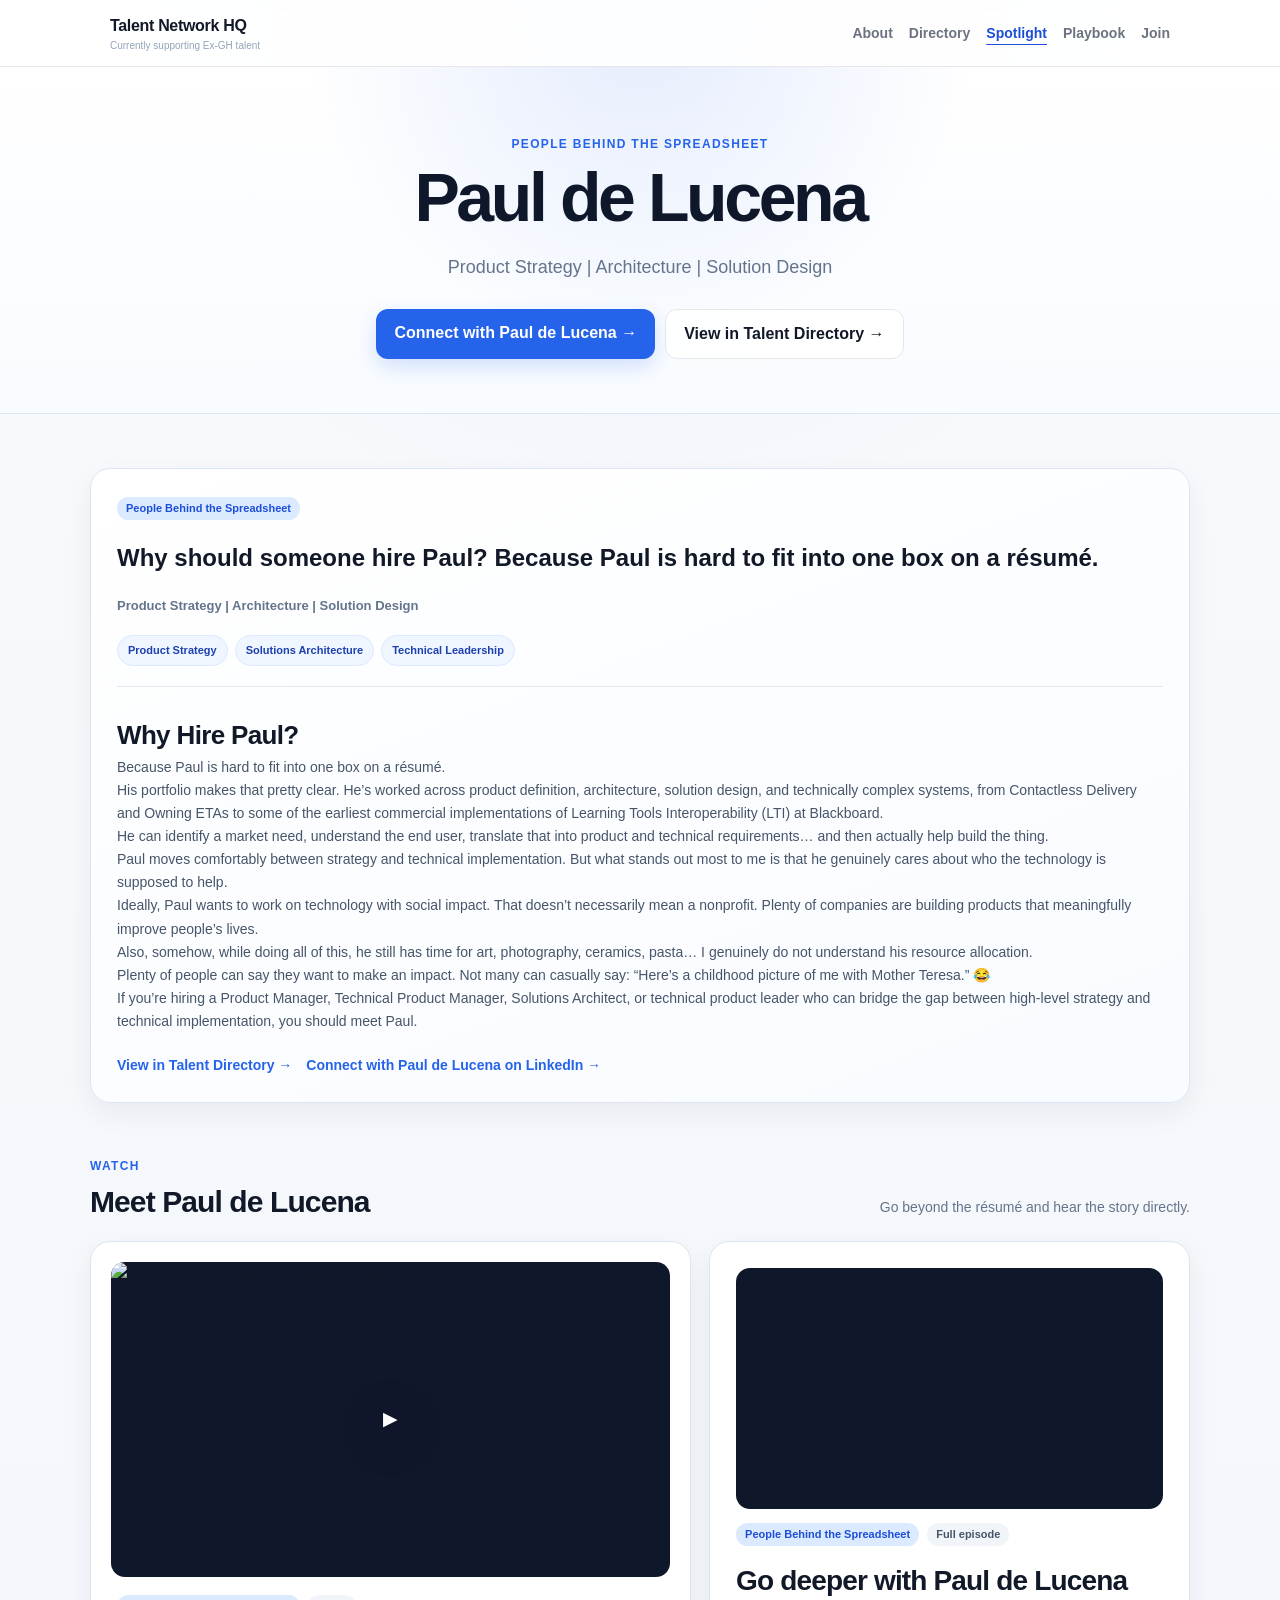
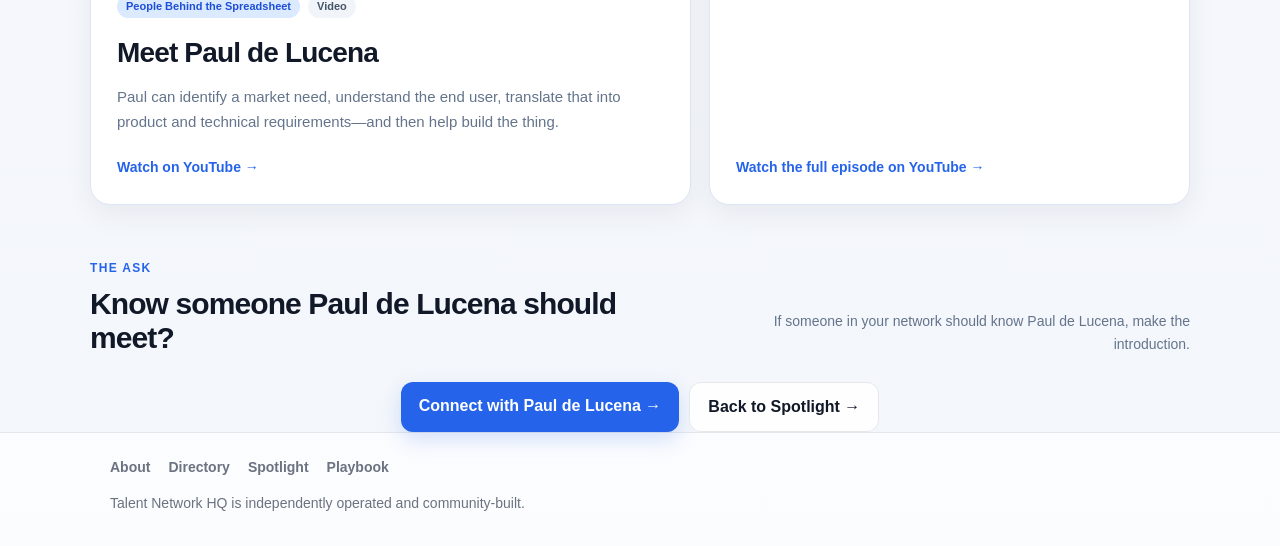
==== spotlight/paul-de-lucena/index.html @ 0fbc5c78 "Generate Paul de Lucena Spotlight page" ====
<!DOCTYPE html>
<html lang="en">
<head>
  <meta charset="UTF-8" />
  <meta name="viewport" content="width=device-width, initial-scale=1.0" />
  <title>Paul de Lucena | People Behind the Spreadsheet</title>
  <meta name="description" content="Why should someone hire Paul? Because Paul is hard to fit into one box on a résumé." />
  <link rel="canonical" href="https://irvinthev.github.io/Ex-GH-Layoff-Repo/spotlight/paul-de-lucena/" />
  <meta property="og:title" content="Paul de Lucena | People Behind the Spreadsheet" />
  <meta property="og:description" content="Why should someone hire Paul? Because Paul is hard to fit into one box on a résumé." />
  <meta property="og:type" content="profile" />
  <meta property="og:url" content="https://irvinthev.github.io/Ex-GH-Layoff-Repo/spotlight/paul-de-lucena/" />
  <meta property="og:image" content="https://i.ytimg.com/vi/mkb8nDd0El8/hqdefault.jpg" />
  <link rel="stylesheet" href="../../style.css?v=guide-nav-2" />
  <link rel="stylesheet" href="../../resources.css?v=6" />
</head>
<body class="resources-page">
  <nav class="site-nav" aria-label="Main navigation">
    <div class="site-nav-inner">
      <div class="nav-brand">
        <a href="../../index.html">Talent Network HQ</a>
        <span class="nav-brand-subtext">Currently supporting Ex-GH talent</span>
      </div>
      <div class="nav-links">
        <a href="../../about.html">About</a>
        <a href="../../index.html">Directory</a>
        <a href="../../resources.html" aria-current="page">Spotlight</a>
        <a href="../../layoff-guide.html">Playbook</a>
        <a href="https://docs.google.com/forms/d/e/1FAIpQLSehawGkkedBDJJCGhzKEy33epkB2GeRQ7sB8x8fQ-Uz_kxgAQ/viewform" target="_blank" rel="noopener noreferrer">Join</a>
      </div>
    </div>
  </nav>

  <header class="resources-hero">
    <div class="resources-shell resources-hero-inner">
      <p class="resources-kicker">People Behind the Spreadsheet</p>
      <h1>Paul de Lucena</h1>
      <p class="resources-lead">Product Strategy | Architecture | Solution Design</p>
      <div class="resources-hero-actions">
        <a class="primary-btn" href="https://www.linkedin.com/in/pdelucena" target="_blank" rel="noopener noreferrer">Connect with Paul de Lucena →</a>
        <a class="secondary-btn" href="../../index.html?search=Paul%20de%20Lucena&expand=1#directory-section">View in Talent Directory →</a>
      </div>
    </div>
  </header>

  <main class="resources-shell">
    <section class="resources-section people-stories-section" aria-labelledby="spotlight-story-title">
      <article class="people-story-card expanded">
        <div class="people-story-card-top">
          <div>
            <span class="resource-series">People Behind the Spreadsheet</span>
            <h2 id="spotlight-story-title">Why should someone hire Paul? Because Paul is hard to fit into one box on a résumé.</h2>
            <p class="people-story-role">Product Strategy | Architecture | Solution Design</p>
          </div>
        </div>

        <div class="people-story-tags"><span>Product Strategy</span><span>Solutions Architecture</span><span>Technical Leadership</span></div>

        <div class="people-story-expanded">
          <div class="people-story-sections">
            <section class="people-story-section">
              <h3>Why Hire Paul?</h3>
              <p>Because Paul is hard to fit into one box on a résumé.</p>
              <p>His portfolio makes that pretty clear. He’s worked across product definition, architecture, solution design, and technically complex systems, from Contactless Delivery and Owning ETAs to some of the earliest commercial implementations of Learning Tools Interoperability (LTI) at Blackboard.</p>
              <p>He can identify a market need, understand the end user, translate that into product and technical requirements… and then actually help build the thing.</p>
              <p>Paul moves comfortably between strategy and technical implementation. But what stands out most to me is that he genuinely cares about who the technology is supposed to help.</p>
              <p>Ideally, Paul wants to work on technology with social impact. That doesn’t necessarily mean a nonprofit. Plenty of companies are building products that meaningfully improve people’s lives.</p>
              <p>Also, somehow, while doing all of this, he still has time for art, photography, ceramics, pasta… I genuinely do not understand his resource allocation.</p>
              <p>Plenty of people can say they want to make an impact. Not many can casually say: “Here’s a childhood picture of me with Mother Teresa.” 😂</p>
              <p>If you’re hiring a Product Manager, Technical Product Manager, Solutions Architect, or technical product leader who can bridge the gap between high-level strategy and technical implementation, you should meet Paul.</p>
            </section>
          </div>

          <div class="people-story-actions">
            <a class="resource-link story-primary-link" href="../../index.html?search=Paul%20de%20Lucena&expand=1#directory-section">View in Talent Directory →</a>
            <a class="resource-link" href="https://www.linkedin.com/in/pdelucena" target="_blank" rel="noopener noreferrer">Connect with Paul de Lucena on LinkedIn →</a>
          </div>
        </div>
      </article>
    </section>

    <section class="resources-section" aria-labelledby="spotlight-video-title">
      <div class="resources-section-header">
        <div>
          <p class="resources-section-kicker">Watch</p>
          <h2 id="spotlight-video-title">Meet Paul de Lucena</h2>
        </div>
        <p>Go beyond the résumé and hear the story directly.</p>
      </div>
      <div class="featured-media-grid">
        <article class="featured-media-card">
          <a class="featured-media-thumbnail" href="https://youtu.be/mkb8nDd0El8" target="_blank" rel="noopener noreferrer">
            <img src="https://i.ytimg.com/vi/mkb8nDd0El8/hqdefault.jpg" alt="YouTube thumbnail for Paul de Lucena" loading="lazy" />
            <span class="featured-media-play" aria-hidden="true">▶</span>
          </a>
          <div class="featured-media-labels">
            <span class="resource-series">People Behind the Spreadsheet</span>
            <span class="resource-category">Video</span>
          </div>
          <h3>Meet Paul de Lucena</h3>
          <p>Paul can identify a market need, understand the end user, translate that into product and technical requirements—and then help build the thing.</p>
          <a class="resource-link" href="https://youtu.be/mkb8nDd0El8" target="_blank" rel="noopener noreferrer">Watch on YouTube →</a>
        </article>

        <article class="featured-media-card">
          <div class="people-story-video">
            <iframe
              src="https://www.youtube-nocookie.com/embed/ekFv-oJNGJA"
              title="Meet Paul de Lucena — full episode"
              loading="lazy"
              referrerpolicy="strict-origin-when-cross-origin"
              allow="accelerometer; autoplay; clipboard-write; encrypted-media; gyroscope; picture-in-picture; web-share"
              allowfullscreen
            ></iframe>
          </div>
          <div class="featured-media-labels">
            <span class="resource-series">People Behind the Spreadsheet</span>
            <span class="resource-category">Full episode</span>
          </div>
          <h3>Go deeper with Paul de Lucena</h3>
          <a class="resource-link" href="https://youtu.be/ekFv-oJNGJA?is=HPViY9JbT3-MLBEL" target="_blank" rel="noopener noreferrer">Watch the full episode on YouTube →</a>
        </article>
      </div>
    </section>

    <section class="resources-section">
      <div class="resources-section-header">
        <div>
          <p class="resources-section-kicker">The Ask</p>
          <h2>Know someone Paul de Lucena should meet?</h2>
        </div>
        <p>If someone in your network should know Paul de Lucena, make the introduction.</p>
      </div>
      <div class="resources-hero-actions">
        <a class="primary-btn" href="https://www.linkedin.com/in/pdelucena" target="_blank" rel="noopener noreferrer">Connect with Paul de Lucena →</a>
        <a class="secondary-btn" href="../../resources.html">Back to Spotlight →</a>
      </div>
    </section>
  </main>

  <footer class="site-footer">
    <div class="site-footer-inner">
      <nav class="site-footer-nav" aria-label="Footer navigation">
        <a href="../../about.html">About</a>
        <a href="../../index.html">Directory</a>
        <a href="../../resources.html">Spotlight</a>
        <a href="../../layoff-guide.html">Playbook</a>
      </nav>
      <p class="site-footer-note">Talent Network HQ is independently operated and community-built.</p>
    </div>
  </footer>

  <script src="../../analytics-config.js"></script>
  <script src="../../analytics.js"></script>
</body>
</html>
---- style.css ----
/* =====================
   COLOR SYSTEM
===================== */

:root {
  --primary: #2563eb;
  --primary-hover: #1d4ed8;
  --primary-light: #eff6ff;
  --primary-border: rgba(37, 99, 235, 0.2);

  --background: #f8fafc;
  --background-secondary: #f1f5f9;
  --card: #ffffff;

  --text: #111827;
  --text-muted: #6b7280;
  --text-secondary: #9ca3af;

  --border: #e5e7eb;
  --border-light: #f1f5f9;

  --text-xs: 12px;
  --text-sm: 14px;
  --text-base: 16px;
  --text-lg: 18px;
  --text-xl: 20px;
  --text-2xl: 28px;
  --text-3xl: 42px;

  --space-2: 8px;
  --space-3: 12px;
  --space-4: 16px;
  --space-5: 20px;
  --space-6: 24px;

  --shadow-card: 0 2px 10px rgba(15, 23, 42, 0.08);
  --shadow-card-hover: 0 12px 28px rgba(37, 99, 235, 0.14);
  --focus-ring: 0 0 0 4px rgba(37, 99, 235, 0.14);
}


/* =====================
   GLOBAL
===================== */

* {
  box-sizing: border-box;
}

html {
  scroll-behavior: smooth;
}

body {
  font-family: -apple-system, BlinkMacSystemFont, "Segoe UI", Roboto, Arial, sans-serif;
  margin: 0;
  background: linear-gradient(135deg, #f9fafb 0%, #f3f4f6 100%);
  color: var(--text);
  line-height: 1.5;
}

a {
  color: inherit;
}

button,
input,
select {
  font: inherit;
}

a:focus-visible,
button:focus-visible,
input:focus-visible,
select:focus-visible,
summary:focus-visible {
  outline: none;
  box-shadow: var(--focus-ring);
}

img {
  max-width: 100%;
  display: block;
}

.sr-only {
  position: absolute;
  width: 1px;
  height: 1px;
  padding: 0;
  margin: -1px;
  overflow: hidden;
  clip: rect(0, 0, 0, 0);
  white-space: nowrap;
  border: 0;
}


/* =====================
   NAV
===================== */

.site-nav {
  position: sticky;
  top: 0;
  z-index: 1000;
  background: rgba(255, 255, 255, 0.9);
  backdrop-filter: blur(10px);
  border-bottom: 1px solid var(--border);
}

.site-nav-inner {
  max-width: 1100px;
  margin: 0 auto;
  padding: 14px 20px;
  display: flex;
  align-items: center;
  justify-content: space-between;
  gap: 16px;
}

.nav-brand a {
  text-decoration: none;
  color: var(--text);
  font-weight: 700;
  letter-spacing: -0.02em;
}

.nav-links {
  display: flex;
  align-items: center;
  gap: 16px;
  flex-wrap: wrap;
}

.nav-links a {
  text-decoration: none;
  color: var(--text-muted);
  font-size: 14px;
  font-weight: 600;
  transition:
    color 0.15s ease,
    transform 0.15s ease;
}

.nav-links a:hover {
  color: var(--text);
  transform: translateY(-1px);
}


/* =====================
   HERO
===================== */

.hero {
  position: relative;
  overflow: hidden;

  background:
    radial-gradient(
      circle at top center,
      rgba(37, 99, 235, 0.10) 0%,
      rgba(37, 99, 235, 0) 45%
    ),
    linear-gradient(
      180deg,
      #ffffff 0%,
      #f3f6fb 100%
    );

  padding: 58px 20px 34px;
  border-bottom: 1px solid var(--border);
}

.hero::before {
  content: "";
  position: absolute;
  width: 520px;
  height: 520px;
  top: -220px;
  left: 50%;
  transform: translateX(-50%);

  background:
    radial-gradient(
      circle,
      rgba(37, 99, 235, 0.14) 0%,
      rgba(37, 99, 235, 0) 70%
    );

  pointer-events: none;
}

.hero-inner {
  position: relative;
  z-index: 1;
  max-width: 1100px;
  margin: 0 auto;
  text-align: center;
}

.eyebrow {
  display: inline-block;

  font-size: 12px;
  font-weight: 700;
  letter-spacing: 0.12em;
  text-transform: uppercase;

  color: var(--primary);

  margin: 0 0 12px;
  padding: 6px 10px;

  background: rgba(37, 99, 235, 0.08);
  border: 1px solid rgba(37, 99, 235, 0.12);
  border-radius: 999px;
}

.hero h1 {
  margin: 0 0 0.5rem;

  font-size: 42px;
  line-height: 1.05;
  letter-spacing: -0.03em;

  color: var(--text);
}

.hero-subtext {
  max-width: 760px;
  margin: 16px auto 0;

  font-size: 18px;
  line-height: 1.6;

  color: var(--text-muted);
}


/* =====================
   HERO ACTIONS
===================== */

.hero-actions {
  display: flex;
  justify-content: center;
  align-items: center;
  flex-wrap: wrap;
}

.hero-actions-primary {
  margin-top: 26px;
  gap: 12px;
}

/* =====================
   SITE NOTE
===================== */

.site-note {
  border-bottom: 1px solid var(--border);
  background: #ffffff;
}

.site-note-inner {
  max-width: 1100px;
  margin: 0 auto;
  padding: 12px 20px;
}

.site-note p {
  margin: 0;

  font-size: 14px;
  line-height: 1.5;

  color: var(--text-muted);
  text-align: center;
}


/* =====================
   BUTTONS
===================== */

.primary-btn,
.secondary-btn,
.tertiary-btn {
  display: inline-block;

  padding: 12px 18px;
  border-radius: 12px;

  text-decoration: none;
  font-weight: 600;

  transition:
    transform 0.18s ease,
    box-shadow 0.18s ease,
    background 0.18s ease,
    color 0.18s ease,
    border-color 0.18s ease;
}

.primary-btn {
  background: var(--primary);
  color: white;

  box-shadow:
    0 8px 20px rgba(37, 99, 235, 0.18);
}

.primary-btn:hover {
  background: var(--primary-hover);

  transform: translateY(-2px);

  box-shadow:
    0 12px 26px rgba(37, 99, 235, 0.24);
}

.secondary-btn {
  background: rgba(255, 255, 255, 0.85);

  color: var(--text);

  border: 1px solid var(--border);

  backdrop-filter: blur(6px);
}

.secondary-btn:hover {
  background: #ffffff;

  border-color: #cbd5e1;

  transform: translateY(-2px);

  box-shadow:
    0 8px 18px rgba(15, 23, 42, 0.08);
}

.tertiary-btn {
  background: #f8fafc;

  color: var(--text);

  border: 1px solid var(--border);
}

.tertiary-btn:hover {
  background: #ffffff;

  border-color: #cbd5e1;

  transform: translateY(-2px);

  box-shadow:
    0 8px 18px rgba(15, 23, 42, 0.06);
}

.hero-actions a:focus-visible {
  outline: none;

  box-shadow:
    0 0 0 3px rgba(37, 99, 235, 0.18),
    0 8px 18px rgba(15, 23, 42, 0.08);
}


/* =====================
   PAGE LAYOUT
===================== */

.page {
  width: 100%;
}

.content-page {
  max-width: 900px;
  margin: 0 auto;
  padding: 40px 20px 56px;
}

.content-page h1 {
  margin: 0 0 18px;

  font-size: 40px;
  line-height: 1.05;
  letter-spacing: -0.03em;

  color: var(--text);
}

.content-page h2 {
  margin: 36px 0 14px;

  font-size: 28px;
  line-height: 1.15;
  letter-spacing: -0.02em;

  color: var(--text);
}

.content-page h3 {
  margin: 0 0 12px;

  font-size: 22px;
  line-height: 1.2;

  color: var(--text);
}

.content-page p {
  margin: 0 0 16px;

  font-size: 17px;
  line-height: 1.75;

  color: #374151;
}

.content-page ul {
  margin: 0 0 18px;
  padding-left: 20px;

  color: #374151;
}

.content-page li {
  margin-bottom: 10px;

  line-height: 1.65;
}

.content-page hr {
  border: 0;
  border-top: 1px solid var(--border);

  margin: 28px 0;
}


/* =====================
   SITE FOOTER
===================== */

.site-footer {
  border-top: 1px solid var(--border);
  background: rgba(255, 255, 255, 0.72);
}

.site-footer-inner {
  max-width: 1100px;
  margin: 0 auto;
  padding: 24px 20px 32px;
}

.site-footer-nav {
  display: flex;
  flex-wrap: wrap;
  gap: 10px 18px;
  align-items: center;
}

.site-footer-nav a {
  color: var(--text-muted);
  font-size: 14px;
  font-weight: 600;
  text-decoration: none;
}

.site-footer-nav a:hover {
  color: var(--text);
}

.site-footer-note {
  max-width: 760px;
  margin: 14px 0 0;
  color: var(--text-muted);
  font-size: 14px;
  line-height: 1.6;
}


/* =====================
   STATS
===================== */

.stats-section {
  margin: 20px 0 0;

  display: grid;

  grid-template-columns:
    repeat(auto-fit, minmax(220px, 1fr));

  gap: 16px;
}

.stat-card {
  background: var(--card);

  border-radius: 16px;

  padding: 24px;

  box-shadow:
    0 2px 8px rgba(0, 0, 0, 0.1);

  border: 1px solid var(--border);
}

.stat-card-primary {
  background:
    linear-gradient(
      135deg,
      var(--primary) 0%,
      #1d7de0 100%
    );

  color: white;
}

.stat-number {
  font-size: 34px;
  font-weight: 700;
  line-height: 1;
}

.stat-label {
  margin-top: 8px;

  font-size: 14px;

  color: inherit;

  opacity: 0.92;
}


/* =====================
   SECTIONS
===================== */

.controls-section {
  max-width: 1100px;
  margin: 0 auto;
  padding: 0 20px;
}

.controls-section {
  padding-top: 32px;
}

.dashboard-section {
  margin-top: 32px;
}

.section-header {
  display: flex;

  justify-content: space-between;
  align-items: flex-start;

  gap: var(--space-4);

  flex-wrap: wrap;
}

.section-header-left {
  display: flex;
  flex-direction: column;
  gap: var(--space-2);
}

.section-header h2,
.section-header h3 {
  margin: 0;

  font-size: var(--text-2xl);
  line-height: 1.15;
  letter-spacing: -0.02em;

  color: var(--text);
}

.results-count {
  margin: 0;

  font-size: var(--text-sm);
  font-weight: 500;

  color: var(--text-muted);
}


/* =====================
   CONTROLS
===================== */

.controls {
  display: flex;
  flex-wrap: wrap;
  gap: var(--space-3);
  margin: var(--space-5) 0 0;
}

.search-wrapper {
  position: relative;
  flex: 1 1 320px;
  min-width: 0;
}

#search {
  width: 100%;
  min-height: 52px;
  padding: 14px 44px 14px 16px;

  font-size: var(--text-base);
  color: var(--text);
  border: 1.5px solid var(--border);
  border-radius: 12px;

  background: #ffffff;

  transition:
    border-color 0.18s ease,
    box-shadow 0.18s ease,
    background 0.18s ease;
}

#search:hover {
  border-color: #cbd5e1;
}

#search::placeholder {
  color: var(--text-secondary);
}

#search:focus {
  outline: none;
  border-color: var(--primary);

  box-shadow: var(--focus-ring);
}

.search-help-btn {
  position: absolute;
  right: 10px;
  top: 50%;
  transform: translateY(-50%);

  width: 30px;
  height: 30px;
  padding: 0;

  background: transparent;
  border: none;
  border-radius: 50%;

  cursor: pointer;
  color: var(--text-muted);
  font-size: 14px;
  font-weight: 600;

  transition:
    background 0.15s ease,
    color 0.15s ease;
}

.search-help-btn:hover {
  background: rgba(37, 99, 235, 0.08);
  color: var(--primary);
}

.search-help-btn:focus-visible {
  box-shadow: var(--focus-ring);
}

.search-help-tooltip {
  display: none;

  position: absolute;
  bottom: -60px;
  right: 0;
  z-index: 100;

  width: 240px;
  padding: 10px 12px;

  background: var(--text);
  color: white;
  font-size: 12px;
  line-height: 1.5;
  border-radius: 8px;

  box-shadow:
    0 4px 12px rgba(0, 0, 0, 0.15);
}

.search-help-btn:hover ~ .search-help-tooltip,
.search-help-tooltip:hover {
  display: block;
}

select {
  min-height: 52px;
  padding: 12px 16px;

  font-size: var(--text-sm);
  color: var(--text);
  border: 1.5px solid var(--border);
  border-radius: 12px;

  background: #ffffff;

  cursor: pointer;

  transition:
    border-color 0.18s ease,
    box-shadow 0.18s ease;
}

select:focus {
  outline: none;
  border-color: var(--primary);

  box-shadow: var(--focus-ring);
}

.clear-btn {
  min-height: 52px;
  padding: 12px 18px;

  font-size: var(--text-sm);
  font-weight: 600;
  border: 1.5px solid var(--border);
  border-radius: 12px;

  background: #ffffff;
  color: var(--text-muted);

  cursor: pointer;

  transition:
    background 0.18s ease,
    border-color 0.18s ease,
    color 0.18s ease,
    box-shadow 0.18s ease;
}

.clear-btn:hover:not(:disabled) {
  background: #f3f4f6;
  border-color: #cbd5e1;
  color: var(--text);

  box-shadow:
    0 2px 8px rgba(0, 0, 0, 0.06);
}

.clear-btn:disabled {
  opacity: 0.5;
  cursor: not-allowed;
}

.clear-btn:focus-visible {
  outline: none;
  box-shadow: var(--focus-ring);
}


/* =====================
   FILTER BREADCRUMB
===================== */

.filter-breadcrumb {
  display: flex;
  flex-wrap: wrap;
  gap: 8px;
  margin: 16px 0;

  padding: 0;
}

.filter-chip,
.filter-breadcrumb-item {
  display: inline-flex;
  align-items: center;
  gap: 8px;

  padding: 6px 12px;

  background: var(--primary-light);
  border: 1px solid var(--primary-border);
  border-radius: 999px;

  font-size: var(--text-xs);
  font-weight: 600;
  color: var(--primary);
}

.filter-chip-remove,
.filter-breadcrumb-remove {
  background: none;
  border: none;

  cursor: pointer;
  color: var(--primary);
  font-weight: bold;

  transition:
    opacity 0.15s ease,
    transform 0.15s ease;
}

.filter-chip-remove:hover,
.filter-breadcrumb-remove:hover {
  opacity: 0.7;
  transform: scale(1.1);
}


/* =====================
   TALENT EXPLORER
===================== */

.talent-explorer {
  margin: 24px 0;

  border: 1px solid var(--border);
  border-radius: 16px;

  background: #ffffff;
}

.talent-explorer[open] {
  box-shadow:
    0 8px 24px rgba(15, 23, 42, 0.08);
}

.talent-explorer > summary {
  display: flex;
  justify-content: space-between;
  align-items: center;

  padding: 18px 20px;

  cursor: pointer;
  user-select: none;
  transition:
    background 0.18s ease,
    box-shadow 0.18s ease;
}

.talent-explorer > summary:hover {
  background: var(--background);
}

.talent-explorer > summary span {
  display: flex;
  flex-direction: column;
  gap: 4px;
  text-align: left;
}

.talent-explorer > summary strong {
  font-size: var(--text-base);
  color: var(--text);
}

.talent-explorer > summary small {
  font-size: var(--text-xs);
  color: var(--text-muted);
}

.explorer-toggle {
  width: 20px;
  height: 20px;
  flex-shrink: 0;

  transition:
    transform 0.2s ease;
}

.talent-explorer[open] .explorer-toggle {
  transform: rotate(180deg);
}

.explorer-toggle::after {
  content: "▼";
  color: var(--text-muted);
}

.talent-explorer-content {
  padding: 0 20px 20px;

  border-top: 1px solid var(--border);
}

.function-dashboard {
  display: grid;
  grid-template-columns: repeat(auto-fit, minmax(180px, 1fr));
  gap: var(--space-4);
}

.function-card {
  padding: 18px;
  border: 1px solid var(--border);
  border-radius: 14px;
  background: linear-gradient(180deg, #ffffff 0%, var(--background) 100%);
  box-shadow: var(--shadow-card);
  cursor: pointer;
  transition:
    transform 0.18s ease,
    box-shadow 0.18s ease,
    border-color 0.18s ease;
}

.function-card:hover,
.function-card:focus-visible {
  transform: translateY(-2px);
  border-color: rgba(37, 99, 235, 0.28);
  box-shadow: var(--shadow-card-hover);
}

.function-name {
  font-size: var(--text-sm);
  font-weight: 600;
  color: var(--text-muted);
  margin-bottom: var(--space-2);
}

.function-value {
  font-size: var(--text-xl);
  font-weight: 700;
  color: var(--text);
}


/* =====================
   DIRECTORY GRID
===================== */

.directory-grid {
  display: grid;
  grid-template-columns: 1fr;
  gap: var(--space-4);
  margin: 24px 0 32px;
}

.card,
.person-card {
  display: flex;
  flex-direction: column;
  gap: var(--space-3);

  min-width: 0;
  padding: 20px;

  background: var(--card);
  border: 1px solid var(--border);
  border-radius: 16px;

  box-shadow: var(--shadow-card);

  transition:
    box-shadow 0.18s ease,
    transform 0.18s ease,
    border-color 0.18s ease,
    background 0.18s ease;
}

.card:hover,
.card:focus-within,
.person-card:hover,
.person-card:focus-within {
  transform: translateY(-2px);

  border-color: rgba(37, 99, 235, 0.3);
  background: linear-gradient(180deg, #ffffff 0%, #fbfdff 100%);
  box-shadow: var(--shadow-card-hover);
}

.card h3,
.person-name {
  margin: 0 0 6px;

  font-size: var(--text-lg);
  font-weight: 700;
  line-height: 1.3;
  letter-spacing: -0.01em;

  color: var(--text);
}

.role {
  margin: -2px 0 0;

  font-size: var(--text-sm);
  font-weight: 600;
  line-height: 1.5;

  color: var(--primary);
}

.candidate-context,
.person-detail {
  margin: 0;
  display: flex;
  flex-wrap: wrap;
  gap: 6px;

  font-size: var(--text-sm);
  line-height: 1.6;

  color: var(--text-muted);
}

.person-detail strong {
  color: var(--text);
  font-weight: 600;
}

.skill-tags,
.person-tags {
  display: flex;
  flex-wrap: wrap;
  gap: 8px;

  margin-top: 2px;
  padding-top: var(--space-4);

  border-top: 1px solid var(--border);
}

.skill-tags span,
.person-tag {
  display: inline-block;

  padding: 6px 10px;

  background: var(--primary-light);
  color: var(--primary);

  font-size: var(--text-xs);
  font-weight: 600;
  border-radius: 6px;
  border: 1px solid var(--primary-border);

  white-space: nowrap;
  transition:
    background 0.15s ease,
    border-color 0.15s ease,
    transform 0.15s ease;
}

.skill-tags span:hover,
.person-tag:hover {
  background: rgba(37, 99, 235, 0.12);
  border-color: rgba(37, 99, 235, 0.3);
  transform: translateY(-1px);
}

.description {
  margin: 0;
  font-size: var(--text-sm);
  line-height: 1.7;
  color: #374151;
}

.card-footer {
  margin-top: auto;
  padding-top: var(--space-4);
  border-top: 1px solid var(--border-light);
  display: flex;
  flex-wrap: wrap;
  align-items: center;
  justify-content: space-between;
  gap: var(--space-3);
}

.availability {
  display: inline-flex;
  align-items: center;
  gap: 8px;
  font-size: var(--text-xs);
  font-weight: 600;
  color: var(--text-muted);
}

.availability.active {
  color: #15803d;
}

.availability.unverified {
  color: #92400e;
}

.status-dot {
  width: 8px;
  height: 8px;
  border-radius: 999px;
  background: currentColor;
  flex-shrink: 0;
}

.linkedin {
  display: inline-flex;
  align-items: center;
  gap: 6px;
  padding: 10px 14px;
  border-radius: 10px;
  border: 1px solid var(--border);
  background: #ffffff;
  color: var(--text);
  font-size: var(--text-xs);
  font-weight: 600;
  text-decoration: none;
  transition:
    transform 0.18s ease,
    box-shadow 0.18s ease,
    border-color 0.18s ease,
    color 0.18s ease;
}

.linkedin:hover {
  transform: translateY(-1px);
  color: var(--primary);
  border-color: rgba(37, 99, 235, 0.28);
  box-shadow: 0 8px 18px rgba(37, 99, 235, 0.12);
}

.linkedin.pending {
  color: var(--text-muted);
  background: var(--background);
}

/* =====================
   DIRECTORY CARD REFINEMENTS
===================== */

.directory-grid .card {
  position: relative;
  gap: var(--space-4);
  padding: var(--space-5);
  border: 1px solid #dbe5f3;
  border-radius: 18px;
  background: linear-gradient(160deg, #ffffff 0%, #f8fbff 100%);
  box-shadow: 0 8px 24px rgba(15, 23, 42, 0.08);
}

.directory-grid .card::before {
  content: "";
  position: absolute;
  top: 0;
  left: 0;
  right: 0;
  height: 3px;
  border-radius: 18px 18px 0 0;
  background: linear-gradient(90deg, rgba(37, 99, 235, 0.42), rgba(14, 116, 144, 0.32));
}

.directory-grid .card:hover,
.directory-grid .card:focus-within {
  transform: translateY(-4px);
  border-color: rgba(37, 99, 235, 0.38);
  box-shadow:
    0 16px 34px rgba(37, 99, 235, 0.18),
    var(--focus-ring);
}

.directory-grid .card h3 {
  font-size: 20px;
  font-weight: 800;
  line-height: 1.25;
}

.directory-grid .role {
  margin: -4px 0 0;
  font-size: 16px;
  font-weight: 700;
  color: #1d4ed8;
}

.directory-grid .candidate-context {
  gap: 8px;
}

.directory-grid .candidate-context span {
  display: inline-flex;
  align-items: center;
  padding: 5px 10px;
  border-radius: 999px;
  border: 1px solid #dbeafe;
  background: #eef2ff;
  color: #1e3a8a;
  font-size: 13px;
  font-weight: 600;
  line-height: 1.3;
}

.directory-grid .candidate-context span[aria-hidden="true"] {
  display: none;
}

.directory-grid .skill-tags {
  margin-top: 0;
  padding-top: 0;
  border-top: none;
  gap: 10px;
}

.directory-grid .skill-tags span {
  padding: 7px 12px;
  border-radius: 999px;
  border: 1px solid #bfdbfe;
  background: #eff6ff;
  color: #1e40af;
  font-size: 13px;
  font-weight: 700;
}

.directory-grid .skill-tags span:hover,
.directory-grid .skill-tags span:focus-visible {
  background: #dbeafe;
  border-color: #93c5fd;
  transform: translateY(-1px);
  box-shadow: 0 0 0 3px rgba(37, 99, 235, 0.16);
}

.directory-grid .description {
  font-size: 15px;
  line-height: 1.7;
  color: #334155;
}

.directory-grid .card-footer {
  margin-top: 2px;
  padding-top: 14px;
  border-top: 1px solid #dbe5f3;
  gap: 10px;
}

.directory-grid .availability {
  padding: 6px 10px;
  border-radius: 999px;
  border: 1px solid #e2e8f0;
  background: #f8fafc;
  font-size: var(--text-xs);
  font-weight: 700;
  letter-spacing: 0.01em;
}

.directory-grid .availability.active {
  color: #166534;
  border-color: #bbf7d0;
  background: #ecfdf3;
}

.directory-grid .availability.unverified {
  color: #475569;
  border-color: #cbd5e1;
  background: #f1f5f9;
}

.directory-grid .status-dot {
  width: 9px;
  height: 9px;
}

.directory-grid .availability.active .status-dot {
  background: #22c55e;
  box-shadow: 0 0 0 2px rgba(34, 197, 94, 0.2);
}

.directory-grid .availability.unverified .status-dot {
  background: #94a3b8;
  box-shadow: 0 0 0 2px rgba(148, 163, 184, 0.25);
}

.directory-grid .linkedin {
  padding: 10px 14px;
  border-radius: 12px;
  border: 1px solid rgba(37, 99, 235, 0.24);
  background: linear-gradient(180deg, #ffffff 0%, #eff6ff 100%);
  color: #1e40af;
  font-size: 13px;
  font-weight: 700;
}

.directory-grid .linkedin:hover,
.directory-grid .linkedin:focus-visible {
  color: #1d4ed8;
  border-color: rgba(37, 99, 235, 0.42);
  box-shadow: 0 10px 22px rgba(37, 99, 235, 0.2);
}

.directory-grid .linkedin.pending {
  color: #64748b;
  border-color: #cbd5e1;
  background: linear-gradient(180deg, #ffffff 0%, #f1f5f9 100%);
}

.empty-state {
  grid-column: 1 / -1;
  padding: 28px 24px;
  border: 1px dashed #cbd5e1;
  border-radius: 16px;
  background: rgba(255, 255, 255, 0.88);
  text-align: center;
  box-shadow: var(--shadow-card);
}

.empty-state strong {
  display: block;
  margin-bottom: var(--space-2);
  font-size: var(--text-lg);
}

.empty-state p {
  margin: 0;
  color: var(--text-muted);
  line-height: 1.6;
}

.empty-state-link {
  color: var(--primary);
  font-weight: 600;
}


/* =====================
   TALENT IMPACT WIDGET
===================== */

.talent-impact-widget {
  margin: 32px 0;
  padding: 0;
}

.talent-impact-container {
  max-width: 1100px;
  margin: 0 auto;
  padding: 3rem 20px;

  background: #ffffff;
  border: 1px solid var(--border);
  border-radius: 12px;

  box-shadow:
    0 2px 8px rgba(0, 0, 0, 0.08);
}

.impact-headline {
  margin: 0 0 0.5rem;

  font-size: 2rem;
  font-weight: 700;
  line-height: 1.2;
  letter-spacing: -0.03em;

  color: var(--text);
}

.impact-tagline {
  margin: 0 0 3rem;

  font-size: 16px;
  color: var(--text-muted);
}

.impact-metrics {
  display: grid;

  grid-template-columns:
    repeat(auto-fit, minmax(200px, 1fr));

  gap: 20px;

  margin-bottom: 3rem;
}

.impact-metric {
  padding: 24px;

  background: #ffffff;
  border: 1px solid var(--border);
  border-left: 6px solid var(--primary);
  border-radius: 12px;

  box-shadow:
    0 4px 12px rgba(0, 0, 0, 0.08);

  transition:
    box-shadow 0.18s ease,
    transform 0.18s ease;
}

.impact-metric:hover {
  transform: translateY(-2px);

  box-shadow:
    0 6px 16px rgba(37, 99, 235, 0.12);
}

.impact-metric.placed {
  border-left-color: #15803d;
}

.impact-metric.people-tracked {
  border-left-color: #c2410c;
}

.impact-number {
  font-size: 36px;
  font-weight: 700;
  line-height: 1;

  color: var(--text);

  margin-bottom: 8px;
}

.impact-label {
  font-size: 14px;
  font-weight: 600;
  color: var(--text-muted);

  text-transform: uppercase;
  letter-spacing: 0.05em;
}

.impact-activity-strip {
  padding: 2rem;

  background: linear-gradient(135deg, #f9fafb 0%, #f3f4f6 100%);
  border: 1px solid var(--border);
  border-radius: 12px;

  margin-bottom: 2rem;
}

.activity-title {
  font-size: 14px;
  font-weight: 700;
  text-transform: uppercase;
  letter-spacing: 0.05em;

  color: var(--text-muted);

  margin-bottom: 1rem;
}

.activity-items {
  display: grid;

  grid-template-columns:
    repeat(auto-fit, minmax(160px, 1fr));

  gap: 24px;

  margin: 0;
  padding: 0;
}

.activity-label {
  font-size: 13px;
  font-weight: 600;
  color: var(--text-muted);

  margin-bottom: 6px;

  text-transform: uppercase;
  letter-spacing: 0.05em;
}

.activity-value {
  font-size: 28px;
  font-weight: 700;

  color: var(--primary);

  margin: 0;
}

.impact-footer {
  margin: 0;

  font-size: 12px;
  color: var(--text-muted);

  text-align: center;
}

.impact-loading,
.impact-error {
  text-align: center;
  padding: 20px;
}

.impact-loading {
  color: var(--text-muted);
  font-size: 14px;
}

.impact-error {
  color: #dc2626;
}

.impact-error p {
  margin: 8px 0;
}

.impact-error strong {
  color: #991b1b;
}

/* =====================
   ABOUT PAGE
===================== */

.about-stats-grid {
  display: grid;
  grid-template-columns: repeat(auto-fit, minmax(180px, 1fr));
  gap: 16px;
  margin-top: 24px;
}

.about-stats-grid.placement-tracker-grid {
  grid-template-columns: minmax(0, 360px);
}

.metric-definition-box {
  margin-top: 24px;
  padding: 20px;
  background: #f8fafc;
  border: 1px solid var(--border);
  border-radius: 12px;
}

.metric-definition-box p:last-child,
.metric-definition-box ul:last-child {
  margin-bottom: 0;
}


/* =====================
   DESTINATION COMPANY CHART
===================== */

.company-chart {
  display: flex;
  flex-direction: column;
  gap: 14px;
  margin-top: 28px;
}

.company-bar-row {
  display: grid;
  grid-template-columns: minmax(110px, 180px) minmax(0, 1fr) 36px;
  align-items: center;
  gap: 14px;
}

.company-name {
  font-size: 15px;
  font-weight: 600;
  color: var(--text);
}

.bar-container {
  width: 100%;
  height: 16px;
  overflow: hidden;
  background: #e5e7eb;
  border-radius: 999px;
}

.bar {
  height: 100%;
  min-width: 3px;
  background: linear-gradient(
    90deg,
    var(--primary) 0%,
    #60a5fa 100%
  );
  border-radius: 999px;
}

.company-count {
  font-size: 15px;
  font-weight: 700;
  color: var(--text);
  text-align: right;
}

@media (max-width: 640px) {
  .content-page {
    padding: 32px 20px 48px;
  }

  .content-page h1 {
    font-size: 34px;
  }

  .about-stats-grid {
    grid-template-columns: 1fr 1fr;
  }

  .company-bar-row {
    grid-template-columns: 92px minmax(0, 1fr) 28px;
    gap: 10px;
  }

  .company-name,
  .company-count {
    font-size: 14px;
  }

  .bar-container {
    height: 14px;
  }
}

@media (max-width: 640px) {
  :root {
    --text-base: 15px;
    --text-lg: 16px;
    --text-xl: 18px;
    --text-2xl: 24px;
    --text-3xl: 36px;
  }

  .site-nav-inner,
  .site-note-inner,
  .controls-section {
    padding-left: 16px;
    padding-right: 16px;
  }

  .hero {
    padding: 48px 16px 28px;
  }

  .hero h1 {
    font-size: var(--text-3xl);
  }

  .hero-subtext {
    font-size: var(--text-base);
  }

  .section-header h2,
  .section-header h3 {
    font-size: var(--text-2xl);
  }

  .controls {
    flex-direction: column;
    gap: 10px;
  }

  .search-wrapper,
  select,
  .clear-btn {
    width: 100%;
  }

  .talent-explorer > summary {
    padding: 14px 16px;
  }

  .talent-explorer > summary strong {
    font-size: 15px;
  }

  .talent-explorer > summary small {
    font-size: 12px;
  }

  .talent-explorer-content {
    padding: 0 16px 16px;
  }

  .function-dashboard {
    grid-template-columns: 1fr;
  }

  .card,
  .person-card,
  .talent-impact-container {
    padding: 16px;
  }

  .card-footer {
    align-items: stretch;
  }

  .linkedin {
    justify-content: center;
    width: 100%;
  }

  .directory-grid .card {
    padding: 20px;
    gap: var(--space-4);
  }

  .impact-headline {
    font-size: 28px;
  }

  .impact-tagline {
    font-size: var(--text-sm);
    margin-bottom: 2rem;
  }
}

@media (min-width: 641px) and (max-width: 1024px) {
  .controls {
    gap: 10px;
  }

  .search-wrapper {
    flex-basis: 100%;
  }

  select,
  .clear-btn {
    flex: 1 1 0;
  }

  .directory-grid {
    grid-template-columns: repeat(2, minmax(0, 1fr));
    gap: 18px;
  }

  .directory-grid .card {
    padding: 22px;
  }

  .directory-grid .card h3 {
    font-size: 22px;
  }

  .directory-grid .role {
    font-size: 17px;
  }

  .directory-grid .card-footer {
    align-items: center;
  }

  .directory-grid .linkedin {
    width: auto;
  }
}

@media (min-width: 1025px) {
  .directory-grid {
    grid-template-columns: repeat(3, minmax(0, 1fr));
    gap: 24px;
  }

  .directory-grid .card {
    padding: 24px;
  }

  .directory-grid .card h3 {
    font-size: 24px;
  }
}

/* Shared navigation and Layoff Guide entry point. */
.site-nav .nav-links a[aria-current="page"] { color: var(--primary-hover); text-decoration: underline; text-underline-offset: 6px; }
.guide-callout { max-width: 1060px; margin: 24px auto; padding: 24px; display: flex; align-items: center; justify-content: space-between; gap: 20px; background: #eff6ff; border: 1px solid #bfdbfe; border-radius: 16px; }
.guide-callout h2 { margin: 0 0 8px; font-size: 24px; line-height: 1.2; }
.guide-callout p { margin: 0; color: #334155; font-size: 16px; line-height: 1.6; }
.guide-callout .primary-btn { flex-shrink: 0; }
@media (max-width: 640px) {
  .site-nav .site-nav-inner {
    flex-direction: column;
    align-items: flex-start;
    gap: 7px;
    padding-top: 10px;
    padding-bottom: 10px;
  }

  .site-nav .nav-links {
    max-width: 100%;
    flex-wrap: wrap;
    gap: 8px 14px;
  }

  .site-nav .nav-links a {
    padding: 3px 0;
  }

  .guide-callout { flex-direction: column; align-items: flex-start; margin: 20px 16px; padding: 20px; }
  .content-page .guide-callout { margin: 20px 0; }
  .site-footer-inner { padding: 20px 20px 28px; }
  .site-footer-note { font-size: 13px; }
}


.nav-brand {
  display: flex;
  flex-direction: column;
  align-items: flex-start;
}

.nav-brand-subtext {
  margin-top: 2px;
  font-size: 10px;
  line-height: 1.2;
  font-weight: 500;
  color: #94a3b8;
  white-space: nowrap;
}


/* =====================
   ABOUT REDESIGN V1
===================== */

.about-page {
  background:
    radial-gradient(circle at top center, rgba(37, 99, 235, 0.06), transparent 36rem),
    linear-gradient(180deg, #f8fafc 0%, #f3f6fb 100%);
}

.about-shell {
  max-width: 1100px;
  margin: 0 auto;
  padding: 42px 20px 64px;
}

.about-hero-card,
.about-panel,
.about-impact-panel,
.about-company-panel,
.about-action-card,
.about-independence-panel {
  border: 1px solid #dbe5f3;
  background: rgba(255, 255, 255, 0.94);
  border-radius: 20px;
  box-shadow: 0 10px 28px rgba(15, 23, 42, 0.06);
}

.about-hero-card {
  padding: 44px;
  background:
    radial-gradient(circle at top right, rgba(37, 99, 235, 0.10), transparent 42%),
    #ffffff;
}

.about-kicker,
.about-section-kicker {
  margin: 0 0 10px;
  color: var(--primary);
  font-size: 12px;
  font-weight: 800;
  letter-spacing: 0.11em;
  text-transform: uppercase;
}

.about-hero-card h1 {
  margin: 0;
  font-size: clamp(38px, 6vw, 58px);
  line-height: 1.02;
  letter-spacing: -0.045em;
}

.about-lead {
  max-width: 820px;
  margin: 18px 0 0;
  color: #475569;
  font-size: 19px;
  line-height: 1.75;
}

.about-overview-grid,
.about-audience-grid {
  display: grid;
  grid-template-columns: repeat(2, minmax(0, 1fr));
  gap: 20px;
  margin-top: 20px;
}

.about-panel,
.about-action-card,
.about-independence-panel {
  padding: 28px;
}

.about-panel h2,
.about-impact-panel h2,
.about-company-panel h2,
.about-action-card h3,
.about-independence-panel h2 {
  margin: 0 0 12px;
  color: var(--text);
  letter-spacing: -0.025em;
}

.about-panel h2,
.about-impact-panel h2,
.about-company-panel h2,
.about-independence-panel h2 {
  font-size: 28px;
}

.about-action-card h3 {
  font-size: 24px;
}

.about-panel p,
.about-action-card p,
.about-independence-panel p {
  color: #475569;
  line-height: 1.7;
}

.about-emphasis {
  margin-bottom: 0;
  color: #1d4ed8 !important;
  font-weight: 800;
}

.about-check-list {
  margin: 0;
  padding: 0;
  list-style: none;
}

.about-check-list li {
  position: relative;
  padding: 9px 0 9px 28px;
  color: #334155;
  line-height: 1.55;
}

.about-check-list li::before {
  content: "✓";
  position: absolute;
  left: 0;
  top: 9px;
  color: #2563eb;
  font-weight: 900;
}

.about-impact-panel,
.about-company-panel {
  margin-top: 20px;
  padding: 30px;
}

.about-section-heading {
  display: flex;
  justify-content: space-between;
  align-items: flex-end;
  gap: 20px;
  margin-bottom: 22px;
}

.about-section-heading > p {
  max-width: 460px;
  margin: 0;
  color: #64748b;
  font-size: 13px;
  line-height: 1.6;
  text-align: right;
}

.about-impact-grid {
  display: grid;
  grid-template-columns: repeat(4, minmax(0, 1fr));
  gap: 14px;
}

.about-impact-card {
  padding: 22px 18px;
  border: 1px solid #dbeafe;
  border-radius: 16px;
  background: linear-gradient(180deg, #ffffff 0%, #f8fbff 100%);
  text-align: center;
}

.about-impact-number {
  display: block;
  color: #1d4ed8;
  font-size: 36px;
  font-weight: 800;
  line-height: 1;
  letter-spacing: -0.035em;
}

.about-impact-label {
  display: block;
  margin-top: 9px;
  color: #64748b;
  font-size: 12px;
  font-weight: 800;
  letter-spacing: 0.045em;
  text-transform: uppercase;
}

.about-company-chart {
  display: grid;
  grid-template-columns: repeat(2, minmax(0, 1fr));
  gap: 13px 28px;
}

.about-company-row {
  display: grid;
  grid-template-columns: minmax(95px, 145px) minmax(0, 1fr) 30px;
  align-items: center;
  gap: 10px;
}

.about-company-name,
.about-company-count {
  color: #334155;
  font-size: 13px;
  font-weight: 700;
}

.about-company-name {
  overflow: hidden;
  text-overflow: ellipsis;
  white-space: nowrap;
}

.about-company-count {
  text-align: right;
}

.about-company-bar-track {
  height: 10px;
  overflow: hidden;
  background: #e2e8f0;
  border-radius: 999px;
}

.about-company-bar {
  height: 100%;
  min-width: 3px;
  border-radius: inherit;
  background: linear-gradient(90deg, #2563eb 0%, #60a5fa 100%);
}

.about-audience-section {
  margin-top: 20px;
}

.about-action-card {
  display: flex;
  flex-direction: column;
}

.about-action-buttons {
  display: flex;
  flex-wrap: wrap;
  gap: 10px;
  margin-top: auto;
  padding-top: 12px;
}

.about-independence-panel {
  margin-top: 20px;
  background: #f8fafc;
  box-shadow: none;
}

.about-independence-panel p:last-child {
  margin-bottom: 0;
}

.about-data-error {
  grid-column: 1 / -1;
  margin: 0;
  padding: 16px;
  color: #64748b;
  text-align: center;
}

@media (max-width: 800px) {
  .about-overview-grid,
  .about-audience-grid,
  .about-company-chart {
    grid-template-columns: 1fr;
  }

  .about-impact-grid {
    grid-template-columns: repeat(2, minmax(0, 1fr));
  }

  .about-section-heading {
    align-items: flex-start;
    flex-direction: column;
  }

  .about-section-heading > p {
    max-width: none;
    text-align: left;
  }
}

@media (max-width: 640px) {
  .about-shell {
    padding: 24px 16px 44px;
  }

  .about-hero-card,
  .about-panel,
  .about-impact-panel,
  .about-company-panel,
  .about-action-card,
  .about-independence-panel {
    border-radius: 16px;
  }

  .about-hero-card {
    padding: 28px 22px;
  }

  .about-lead {
    font-size: 16px;
    line-height: 1.7;
  }

  .about-panel,
  .about-action-card,
  .about-independence-panel,
  .about-impact-panel,
  .about-company-panel {
    padding: 22px;
  }

  .about-panel h2,
  .about-impact-panel h2,
  .about-company-panel h2,
  .about-independence-panel h2 {
    font-size: 24px;
  }

  .about-impact-grid {
    gap: 10px;
  }

  .about-impact-card {
    padding: 18px 10px;
  }

  .about-impact-number {
    font-size: 30px;
  }

  .about-impact-label {
    font-size: 10px;
  }

  .about-company-row {
    grid-template-columns: 90px minmax(0, 1fr) 26px;
  }

  .about-action-buttons {
    flex-direction: column;
  }

  .about-action-buttons .primary-btn,
  .about-action-buttons .secondary-btn {
    width: 100%;
    text-align: center;
  }
}


/* =====================
   DIRECTORY CARD READABILITY
===================== */

.description-wrap {
  min-width: 0;
}

.directory-grid .description {
  display: -webkit-box;
  overflow: hidden;
  -webkit-box-orient: vertical;
  -webkit-line-clamp: 4;
}

.directory-grid .card.expanded .description {
  display: block;
  overflow: visible;
  -webkit-line-clamp: unset;
}

.description-toggle {
  appearance: none;
  margin: 8px 0 0;
  padding: 0;
  border: 0;
  background: transparent;
  color: var(--primary);
  font: inherit;
  font-size: var(--text-xs);
  font-weight: 700;
  cursor: pointer;
}

.description-toggle:hover {
  text-decoration: underline;
  text-underline-offset: 3px;
}

.description-toggle:focus-visible {
  outline: 3px solid rgba(37, 99, 235, 0.22);
  outline-offset: 3px;
  border-radius: 4px;
}

@media (max-width: 640px) {
  .directory-grid .role {
    font-size: 15px;
    line-height: 1.4;
  }

  .directory-grid .candidate-context {
    font-size: 13px;
    line-height: 1.45;
  }

  .directory-grid .skill-tags {
    gap: 6px;
    padding-top: 10px;
  }

  .directory-grid .skill-tags span {
    padding: 4px 8px;
    font-size: 11px;
    line-height: 1.25;
    white-space: normal;
  }

  .directory-grid .description {
    font-size: 14px;
    line-height: 1.6;
  }
}
---- resources.css ----
/* =====================
   RESOURCES PAGE
===================== */

.resources-page {
  background:
    radial-gradient(circle at top center, rgba(37, 99, 235, 0.07), transparent 34rem),
    linear-gradient(180deg, #f8fafc 0%, #f3f6fb 100%);
}

.resources-shell {
  width: min(1100px, calc(100% - 40px));
  margin: 0 auto;
}

.resources-hero {
  padding: 68px 0 54px;
  border-bottom: 1px solid #dbe5f3;
  background:
    radial-gradient(circle at 50% -20%, rgba(37, 99, 235, 0.13), transparent 45%),
    linear-gradient(180deg, #ffffff 0%, #f8fbff 100%);
}

.resources-hero-inner {
  text-align: center;
}

.resources-kicker,
.resources-section-kicker {
  margin: 0 0 10px;
  color: #2563eb;
  font-size: 12px;
  font-weight: 800;
  letter-spacing: 0.11em;
  text-transform: uppercase;
}

.resources-hero h1 {
  max-width: 820px;
  margin: 0 auto;
  color: #0f172a;
  font-size: clamp(42px, 7vw, 68px);
  line-height: 1.02;
  letter-spacing: -0.05em;
}

.resources-lead {
  max-width: 760px;
  margin: 20px auto 0;
  color: #64748b;
  font-size: 18px;
  line-height: 1.7;
}

.resources-hero-actions {
  display: flex;
  justify-content: center;
  flex-wrap: wrap;
  gap: 10px;
  margin-top: 26px;
}

/* =====================
   PATH CARDS
===================== */

.resource-paths {
  display: grid;
  grid-template-columns: repeat(4, minmax(0, 1fr));
  gap: 14px;
  margin: 28px 0 0;
}

.resource-path-card {
  display: flex;
  flex-direction: column;
  min-height: 230px;
  padding: 22px;
  text-decoration: none;
  border: 1px solid #dbe5f3;
  border-radius: 18px;
  background: rgba(255, 255, 255, 0.95);
  box-shadow: 0 8px 24px rgba(15, 23, 42, 0.05);
  transition:
    transform 0.18s ease,
    box-shadow 0.18s ease,
    border-color 0.18s ease;
}

.resource-path-card:hover,
.resource-path-card:focus-visible {
  transform: translateY(-3px);
  border-color: #bfdbfe;
  box-shadow: 0 14px 30px rgba(37, 99, 235, 0.12);
}

.resource-path-icon {
  display: inline-flex;
  align-items: center;
  justify-content: center;
  width: 38px;
  height: 38px;
  border-radius: 12px;
  background: #eff6ff;
  color: #2563eb;
  font-size: 12px;
  font-weight: 900;
}

.resource-path-card h2 {
  margin: 18px 0 8px;
  color: #111827;
  font-size: 20px;
  letter-spacing: -0.02em;
}

.resource-path-card p {
  margin: 0;
  color: #64748b;
  font-size: 14px;
  line-height: 1.6;
}

.resource-path-link {
  margin-top: auto;
  padding-top: 18px;
  color: #2563eb;
  font-size: 13px;
  font-weight: 800;
}

/* =====================
   SHARED SECTIONS
===================== */

.resources-section {
  margin-top: 54px;
}

.resources-section-header {
  display: flex;
  justify-content: space-between;
  align-items: flex-end;
  gap: 28px;
  margin-bottom: 22px;
}

.resources-section-header h2 {
  margin: 0;
  color: #111827;
  font-size: 30px;
  line-height: 1.15;
  letter-spacing: -0.03em;
}

.resources-section-header > p {
  max-width: 470px;
  margin: 0;
  color: #64748b;
  font-size: 14px;
  line-height: 1.65;
  text-align: right;
}

/* =====================
   FEATURED MEDIA
===================== */

.featured-media-grid {
  display: grid;
  grid-template-columns: 1.25fr 1fr;
  gap: 18px;
}

.featured-media-card {
  display: flex;
  flex-direction: column;
  min-height: 280px;
  padding: 26px;
  border: 1px solid #dbe5f3;
  border-radius: 20px;
  background: #ffffff;
  box-shadow: 0 10px 28px rgba(15, 23, 42, 0.06);
}

.featured-media-primary {
  background:
    radial-gradient(circle at top right, rgba(37, 99, 235, 0.10), transparent 42%),
    #ffffff;
}

.featured-media-labels {
  display: flex;
  flex-wrap: wrap;
  gap: 8px;
  margin-bottom: 18px;
}

.featured-media-card h3 {
  max-width: 630px;
  margin: 0;
  color: #111827;
  font-size: 28px;
  line-height: 1.2;
  letter-spacing: -0.03em;
}

.featured-media-card p {
  max-width: 680px;
  margin: 14px 0 22px;
  color: #64748b;
  font-size: 15px;
  line-height: 1.7;
}

.featured-media-card .resource-link {
  margin-top: auto;
}

.featured-media-actions {
  display: flex;
  flex-wrap: wrap;
  gap: 14px;
  margin-top: auto;
}

/* =====================
   LABELS + LINKS
===================== */

.resource-series,
.resource-category {
  display: inline-flex;
  align-items: center;
  width: fit-content;
  padding: 5px 9px;
  border-radius: 999px;
  font-size: 11px;
  line-height: 1.2;
  font-weight: 800;
}

.resource-series {
  background: #dbeafe;
  color: #1d4ed8;
}

.resource-category {
  background: #f1f5f9;
  color: #475569;
}

.resource-link {
  display: inline-flex;
  align-items: center;
  width: fit-content;
  color: #2563eb;
  font-size: 14px;
  font-weight: 800;
  text-decoration: none;
}

.resource-link:hover {
  text-decoration: underline;
  text-underline-offset: 3px;
}

.resource-link-pending {
  color: #64748b;
}

/* =====================
   PEOPLE STORIES
===================== */

.people-stories-grid {
  display: grid;
  grid-template-columns: repeat(2, minmax(0, 1fr));
  gap: 18px;
}

.people-story-card {
  display: flex;
  flex-direction: column;
  min-width: 0;
  padding: 26px;
  border: 1px solid #dbe5f3;
  border-radius: 20px;
  background:
    linear-gradient(160deg, #ffffff 0%, #f8fbff 100%);
  box-shadow: 0 10px 28px rgba(15, 23, 42, 0.06);
}

.people-story-card h3 {
  margin: 14px 0 5px;
  color: #111827;
  font-size: 26px;
  line-height: 1.15;
  letter-spacing: -0.025em;
}

.people-story-role {
  margin: 0;
  color: #64748b;
  font-size: 13px;
  font-weight: 700;
}

.people-story-hook {
  margin: 22px 0 12px;
  color: #1d4ed8;
  font-size: 18px;
  font-weight: 800;
  line-height: 1.5;
}

.people-story-summary {
  margin: 0;
  color: #475569;
  font-size: 15px;
  line-height: 1.7;
}

.people-story-tags {
  display: flex;
  flex-wrap: wrap;
  gap: 7px;
  margin-top: 20px;
}

.people-story-tags span {
  display: inline-flex;
  padding: 6px 10px;
  border: 1px solid #dbeafe;
  border-radius: 999px;
  background: #eff6ff;
  color: #1e40af;
  font-size: 11px;
  font-weight: 800;
}

.people-story-actions {
  display: flex;
  flex-wrap: wrap;
  gap: 14px;
  margin-top: auto;
  padding-top: 22px;
}

/* =====================
   GUIDE FEATURE
===================== */

.guide-feature {
  display: flex;
  align-items: center;
  justify-content: space-between;
  gap: 28px;
  margin-top: 54px;
  padding: 32px;
  border: 1px solid #bfdbfe;
  border-radius: 20px;
  background:
    radial-gradient(circle at left top, rgba(37, 99, 235, 0.10), transparent 40%),
    #eff6ff;
}

.guide-feature h2 {
  margin: 0 0 10px;
  color: #111827;
  font-size: 28px;
  letter-spacing: -0.03em;
}

.guide-feature p:not(.resources-section-kicker) {
  max-width: 700px;
  margin: 0;
  color: #475569;
  line-height: 1.65;
}

/* =====================
   FILTERS
===================== */

.resource-filters {
  display: flex;
  gap: 8px;
  flex-wrap: wrap;
  margin: 0 0 22px;
}

.resource-filter-btn {
  appearance: none;
  border: 1px solid #dbe5f3;
  background: #ffffff;
  color: #475569;
  padding: 9px 14px;
  border-radius: 999px;
  font-family: inherit;
  font-size: 13px;
  font-weight: 700;
  cursor: pointer;
  transition:
    background 0.15s ease,
    border-color 0.15s ease,
    color 0.15s ease;
}

.resource-filter-btn:hover {
  border-color: #bfdbfe;
  color: #1d4ed8;
}

.resource-filter-btn.active {
  background: #2563eb;
  border-color: #2563eb;
  color: #ffffff;
}

/* =====================
   RESOURCE LIBRARY
===================== */

.resources-library {
  padding-bottom: 64px;
}

.resource-grid {
  display: grid;
  grid-template-columns: repeat(3, minmax(0, 1fr));
  gap: 16px;
}

.resource-card {
  display: flex;
  flex-direction: column;
  min-width: 0;
  min-height: 250px;
  padding: 22px;
  border: 1px solid #dbe5f3;
  border-radius: 18px;
  background: #ffffff;
  box-shadow: 0 7px 20px rgba(15, 23, 42, 0.05);
}

.resource-card.featured {
  border-color: #bfdbfe;
  background:
    linear-gradient(180deg, #ffffff 0%, #f8fbff 100%);
}

.resource-card-top {
  display: flex;
  align-items: center;
  flex-wrap: wrap;
  gap: 7px;
  margin-bottom: 15px;
}

.resource-card h3 {
  margin: 0 0 10px;
  color: #111827;
  font-size: 20px;
  line-height: 1.3;
  letter-spacing: -0.02em;
}

.resources-library .resource-description {
  margin: 0 0 16px;
  color: #64748b;
  font-size: 14px;
  line-height: 1.65;
}

.resources-library .resource-date {
  margin: auto 0 14px;
  padding-top: 12px;
  color: #94a3b8;
  font-size: 12px;
}

.empty-state {
  grid-column: 1 / -1;
}

/* =====================
   RESPONSIVE
===================== */

@media (max-width: 960px) {
  .resource-paths {
    grid-template-columns: repeat(2, minmax(0, 1fr));
  }

  .featured-media-grid,
  .people-stories-grid {
    grid-template-columns: 1fr;
  }

  .resource-grid {
    grid-template-columns: repeat(2, minmax(0, 1fr));
  }
}

@media (max-width: 700px) {
  .resources-shell {
    width: min(100% - 32px, 1100px);
  }

  .resources-hero {
    padding: 48px 0 36px;
  }

  .resources-lead {
    font-size: 16px;
  }

  .resources-section {
    margin-top: 40px;
  }

  .resources-section-header {
    align-items: flex-start;
    flex-direction: column;
    gap: 10px;
  }

  .resources-section-header > p {
    max-width: none;
    text-align: left;
  }

  .resource-paths,
  .resource-grid {
    grid-template-columns: 1fr;
  }

  .resource-path-card {
    min-height: 0;
  }

  .featured-media-card,
  .people-story-card {
    min-height: 0;
    padding: 22px;
  }

  .featured-media-card h3,
  .people-story-card h3 {
    font-size: 23px;
  }

  .guide-feature {
    align-items: flex-start;
    flex-direction: column;
    padding: 24px;
  }

  .guide-feature .primary-btn {
    width: 100%;
    text-align: center;
  }
}


/* =====================
   STORY MEDIA
===================== */

.featured-media-thumbnail {
  position: relative;
  display: block;
  overflow: hidden;
  border-radius: 14px;
  background: #0f172a;
}

.featured-media-thumbnail {
  margin: -6px -6px 18px;
}

.featured-media-thumbnail img {
  display: block;
  width: 100%;
  aspect-ratio: 16 / 9;
  object-fit: cover;
}

.featured-media-play {
  position: absolute;
  left: 50%;
  top: 50%;
  display: grid;
  place-items: center;
  width: 52px;
  height: 52px;
  transform: translate(-50%, -50%);
  border-radius: 999px;
  background: rgba(15, 23, 42, 0.82);
  color: #ffffff;
  font-size: 19px;
  box-shadow: 0 8px 24px rgba(15, 23, 42, 0.24);
}

.featured-media-thumbnail:hover .featured-media-play {
  transform: translate(-50%, -50%) scale(1.06);
}


/* =====================
   TEXT STORY CARDS
===================== */

.people-story-summary {
  margin: 0;
  color: #475569;
  font-size: 15px;
  line-height: 1.7;
}

.story-primary-link {
  font-weight: 900;
}


/* =====================
   SPOTLIGHT WEEKLY
===================== */

.spotlight-week-controls {
  margin: 4px 0 26px;
}

.spotlight-week-selector {
  display: flex;
  gap: 8px;
  overflow-x: auto;
  padding: 2px 0 8px;
  scrollbar-width: thin;
  -webkit-overflow-scrolling: touch;
}

.spotlight-week-btn {
  flex: 0 0 auto;
  appearance: none;
  border: 1px solid #dbe5f3;
  border-radius: 999px;
  background: #ffffff;
  color: #475569;
  padding: 9px 14px;
  font: inherit;
  font-size: 12px;
  font-weight: 800;
  cursor: pointer;
}

.spotlight-week-btn.active {
  border-color: #2563eb;
  background: #2563eb;
  color: #ffffff;
}

.spotlight-week-heading {
  display: flex;
  align-items: baseline;
  justify-content: space-between;
  gap: 16px;
  margin: 0 0 16px;
}

.spotlight-week-heading h3 {
  margin: 0;
  color: #111827;
  font-size: 24px;
  letter-spacing: -0.025em;
}

.spotlight-week-heading p {
  margin: 0;
  color: #64748b;
  font-size: 13px;
  font-weight: 700;
}

.people-story-card-top {
  display: flex;
  justify-content: space-between;
  align-items: flex-start;
  gap: 16px;
}

.people-story-date {
  flex: 0 0 auto;
  color: #94a3b8;
  font-size: 12px;
  font-weight: 700;
}

.people-story-preview {
  margin-top: 18px;
}

.people-story-preview p {
  margin: 0;
  color: #475569;
  font-size: 14px;
  line-height: 1.65;
  display: -webkit-box;
  overflow: hidden;
  -webkit-box-orient: vertical;
  -webkit-line-clamp: 3;
}

.people-story-toggle {
  appearance: none;
  margin: 14px 0 0;
  padding: 0;
  border: 0;
  background: transparent;
  color: #2563eb;
  font: inherit;
  font-size: 13px;
  font-weight: 900;
  cursor: pointer;
}

.people-story-toggle:hover {
  text-decoration: underline;
  text-underline-offset: 3px;
}

.people-story-expanded {
  margin-top: 20px;
  padding-top: 20px;
  border-top: 1px solid #e2e8f0;
}

.people-story-sections {
  display: grid;
  gap: 18px;
}

.people-story-section h4 {
  margin: 0 0 6px;
  color: #111827;
  font-size: 14px;
}

.people-story-section p {
  margin: 0;
  color: #475569;
  font-size: 14px;
  line-height: 1.65;
}

.people-story-card.expanded {
  grid-column: 1 / -1;
}

@media (max-width: 700px) {
  .spotlight-weekly-header {
    margin-bottom: 14px;
  }

  .spotlight-week-selector {
    margin-right: -16px;
    padding-right: 16px;
  }

  .spotlight-week-heading {
    align-items: flex-start;
    flex-direction: column;
    gap: 4px;
  }

  .spotlight-week-heading h3 {
    font-size: 22px;
  }

  .people-story-card-top {
    flex-direction: column;
    gap: 8px;
  }

  .people-story-date {
    order: -1;
  }

  .people-story-hook {
    font-size: 17px;
  }

  .people-story-card.expanded {
    grid-column: auto;
  }
}


/* =====================
   STORY PREVIEW STATUS
===================== */

.people-story-preview-notice {
  display: flex;
  flex-direction: column;
  gap: 4px;
  margin: 0 0 20px;
  padding: 12px 14px;
  border: 1px solid #f59e0b;
  border-radius: 12px;
  background: #fffbeb;
  color: #92400e;
  font-size: 12px;
  line-height: 1.45;
}

.people-story-preview-notice strong {
  letter-spacing: 0.05em;
}


/* =====================
   SPOTLIGHT EPISODE
===================== */

.people-story-section p {
  white-space: pre-line;
}

.people-story-episode {
  margin-top: 28px;
  padding-top: 24px;
  border-top: 1px solid #e2e8f0;
}

.people-story-episode-kicker {
  margin: 0 0 6px;
  color: #2563eb;
  font-size: 11px;
  font-weight: 900;
  letter-spacing: 0.1em;
  text-transform: uppercase;
}

.people-story-episode h4 {
  margin: 0 0 14px;
  color: #111827;
  font-size: 20px;
  letter-spacing: -0.02em;
}

.people-story-video {
  position: relative;
  overflow: hidden;
  width: 100%;
  margin-bottom: 14px;
  border-radius: 14px;
  background: #0f172a;
  aspect-ratio: 16 / 9;
}

.people-story-video iframe {
  width: 100%;
  height: 100%;
  border: 0;
}
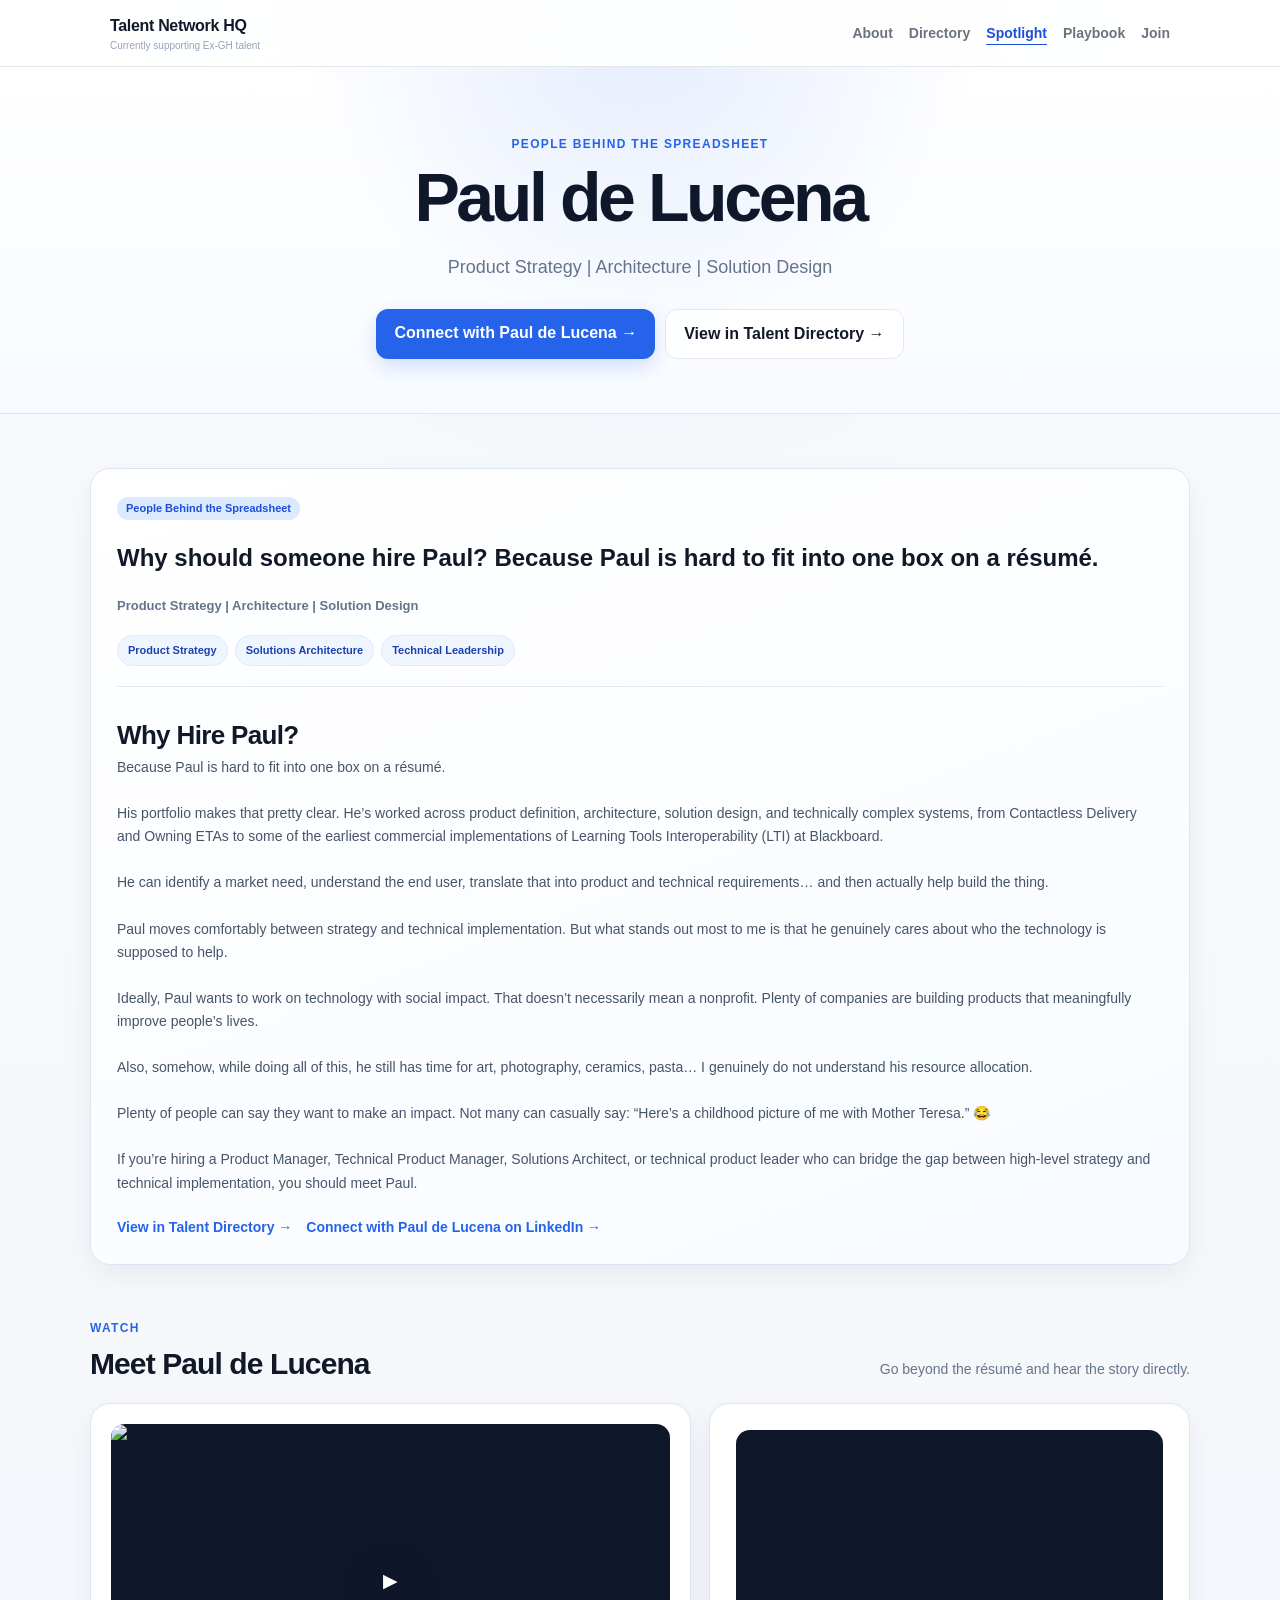
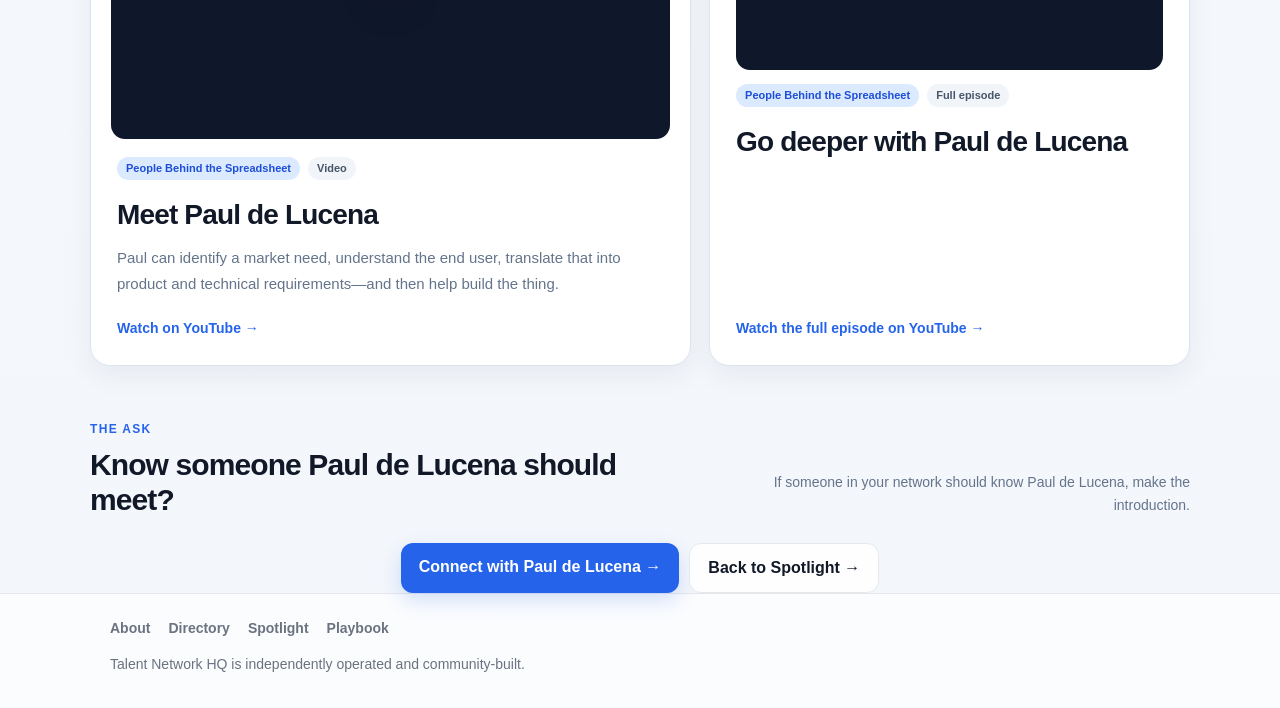
==== commit afefbae0: "Generate Spotlight pages" ====
--- a/spotlight/paul-de-lucena/index.html
+++ b/spotlight/paul-de-lucena/index.html
@@ -6,11 +6,13 @@
   <title>Paul de Lucena | People Behind the Spreadsheet</title>
   <meta name="description" content="Why should someone hire Paul? Because Paul is hard to fit into one box on a résumé." />
   <link rel="canonical" href="https://irvinthev.github.io/Ex-GH-Layoff-Repo/spotlight/paul-de-lucena/" />
+
   <meta property="og:title" content="Paul de Lucena | People Behind the Spreadsheet" />
   <meta property="og:description" content="Why should someone hire Paul? Because Paul is hard to fit into one box on a résumé." />
   <meta property="og:type" content="profile" />
   <meta property="og:url" content="https://irvinthev.github.io/Ex-GH-Layoff-Repo/spotlight/paul-de-lucena/" />
   <meta property="og:image" content="https://i.ytimg.com/vi/mkb8nDd0El8/hqdefault.jpg" />
+
   <link rel="stylesheet" href="../../style.css?v=guide-nav-2" />
   <link rel="stylesheet" href="../../resources.css?v=6" />
 </head>
@@ -38,7 +40,7 @@
       <p class="resources-lead">Product Strategy | Architecture | Solution Design</p>
       <div class="resources-hero-actions">
         <a class="primary-btn" href="https://www.linkedin.com/in/pdelucena" target="_blank" rel="noopener noreferrer">Connect with Paul de Lucena →</a>
-        <a class="secondary-btn" href="../../index.html?search=Paul%20de%20Lucena&expand=1#directory-section">View in Talent Directory →</a>
+        <a class="secondary-btn" href="../../index.html?search=Paul%20de%20Lucena&amp;expand=1#directory-section">View in Talent Directory →</a>
       </div>
     </div>
   </header>
@@ -58,27 +60,37 @@
 
         <div class="people-story-expanded">
           <div class="people-story-sections">
-            <section class="people-story-section">
-              <h3>Why Hire Paul?</h3>
-              <p>Because Paul is hard to fit into one box on a résumé.</p>
-              <p>His portfolio makes that pretty clear. He’s worked across product definition, architecture, solution design, and technically complex systems, from Contactless Delivery and Owning ETAs to some of the earliest commercial implementations of Learning Tools Interoperability (LTI) at Blackboard.</p>
-              <p>He can identify a market need, understand the end user, translate that into product and technical requirements… and then actually help build the thing.</p>
-              <p>Paul moves comfortably between strategy and technical implementation. But what stands out most to me is that he genuinely cares about who the technology is supposed to help.</p>
-              <p>Ideally, Paul wants to work on technology with social impact. That doesn’t necessarily mean a nonprofit. Plenty of companies are building products that meaningfully improve people’s lives.</p>
-              <p>Also, somehow, while doing all of this, he still has time for art, photography, ceramics, pasta… I genuinely do not understand his resource allocation.</p>
-              <p>Plenty of people can say they want to make an impact. Not many can casually say: “Here’s a childhood picture of me with Mother Teresa.” 😂</p>
-              <p>If you’re hiring a Product Manager, Technical Product Manager, Solutions Architect, or technical product leader who can bridge the gap between high-level strategy and technical implementation, you should meet Paul.</p>
-            </section>
+            
+        <section class="people-story-section">
+          <h3>Why Hire Paul?</h3>
+          <p>Because Paul is hard to fit into one box on a résumé.
+
+His portfolio makes that pretty clear. He’s worked across product definition, architecture, solution design, and technically complex systems, from Contactless Delivery and Owning ETAs to some of the earliest commercial implementations of Learning Tools Interoperability (LTI) at Blackboard.
+
+He can identify a market need, understand the end user, translate that into product and technical requirements… and then actually help build the thing.
+
+Paul moves comfortably between strategy and technical implementation. But what stands out most to me is that he genuinely cares about who the technology is supposed to help.
+
+Ideally, Paul wants to work on technology with social impact. That doesn’t necessarily mean a nonprofit. Plenty of companies are building products that meaningfully improve people’s lives.
+
+Also, somehow, while doing all of this, he still has time for art, photography, ceramics, pasta… I genuinely do not understand his resource allocation.
+
+Plenty of people can say they want to make an impact. Not many can casually say: “Here’s a childhood picture of me with Mother Teresa.” 😂
+
+If you’re hiring a Product Manager, Technical Product Manager, Solutions Architect, or technical product leader who can bridge the gap between high-level strategy and technical implementation, you should meet Paul.</p>
+        </section>
+        
           </div>
 
           <div class="people-story-actions">
-            <a class="resource-link story-primary-link" href="../../index.html?search=Paul%20de%20Lucena&expand=1#directory-section">View in Talent Directory →</a>
+            <a class="resource-link story-primary-link" href="../../index.html?search=Paul%20de%20Lucena&amp;expand=1#directory-section">View in Talent Directory →</a>
             <a class="resource-link" href="https://www.linkedin.com/in/pdelucena" target="_blank" rel="noopener noreferrer">Connect with Paul de Lucena on LinkedIn →</a>
           </div>
         </div>
       </article>
     </section>
 
+    
     <section class="resources-section" aria-labelledby="spotlight-video-title">
       <div class="resources-section-header">
         <div>
@@ -88,6 +100,7 @@
         <p>Go beyond the résumé and hear the story directly.</p>
       </div>
       <div class="featured-media-grid">
+        
         <article class="featured-media-card">
           <a class="featured-media-thumbnail" href="https://youtu.be/mkb8nDd0El8" target="_blank" rel="noopener noreferrer">
             <img src="https://i.ytimg.com/vi/mkb8nDd0El8/hqdefault.jpg" alt="YouTube thumbnail for Paul de Lucena" loading="lazy" />
@@ -101,7 +114,7 @@
           <p>Paul can identify a market need, understand the end user, translate that into product and technical requirements—and then help build the thing.</p>
           <a class="resource-link" href="https://youtu.be/mkb8nDd0El8" target="_blank" rel="noopener noreferrer">Watch on YouTube →</a>
         </article>
-
+        
         <article class="featured-media-card">
           <div class="people-story-video">
             <iframe
@@ -120,8 +133,10 @@
           <h3>Go deeper with Paul de Lucena</h3>
           <a class="resource-link" href="https://youtu.be/ekFv-oJNGJA?is=HPViY9JbT3-MLBEL" target="_blank" rel="noopener noreferrer">Watch the full episode on YouTube →</a>
         </article>
+        
       </div>
     </section>
+        
 
     <section class="resources-section">
       <div class="resources-section-header">
@@ -153,4 +168,4 @@
   <script src="../../analytics-config.js"></script>
   <script src="../../analytics.js"></script>
 </body>
-</html>+</html>
